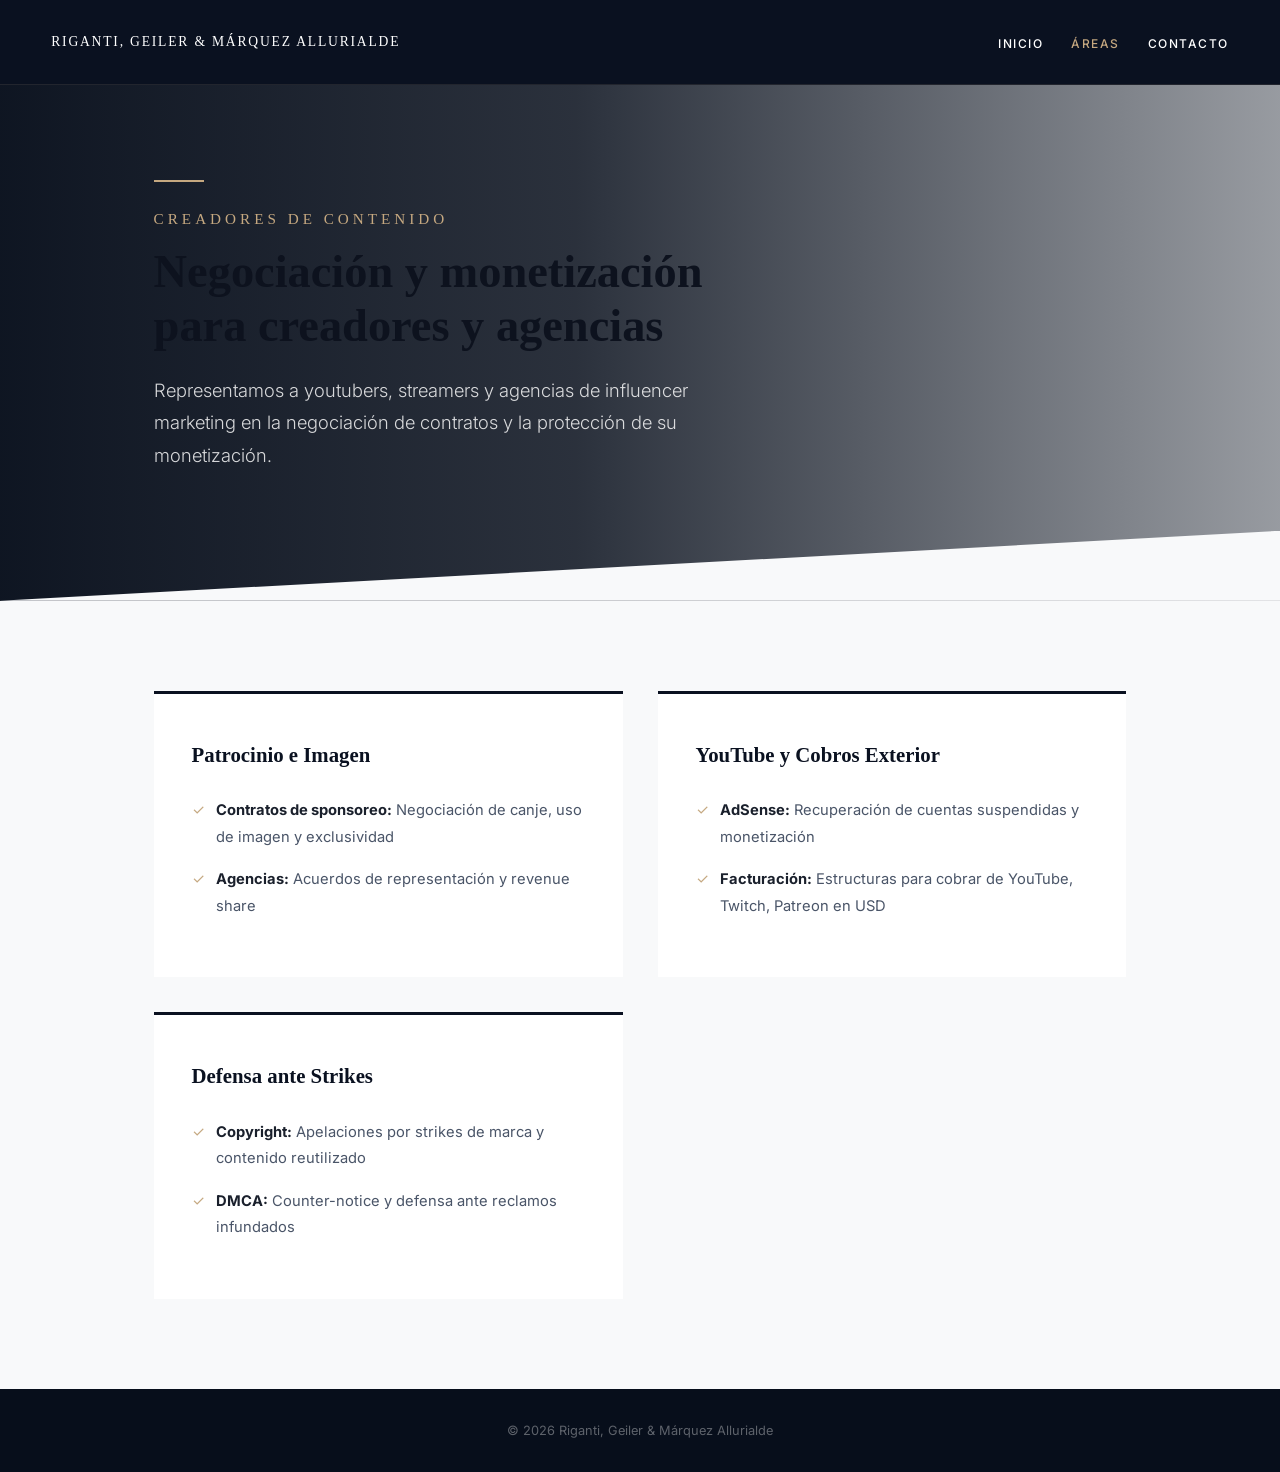
==== creadores.html @ 98f89481 "Create creadores.html" ====
<!DOCTYPE html>
<html lang="es">
<head>
    <meta charset="UTF-8">
    <meta name="viewport" content="width=device-width, initial-scale=1.0">
    <title>Creadores de Contenido | Riganti, Geiler & Márquez Allurialde</title>
    <link rel="stylesheet" href="style.css">
    <style>
        :root{--color-primario:#070e1b;--color-secundario:#c5a880;--fuente-titulos:'Times New Roman', serif;--fuente-cuerpo:'Inter', sans-serif;}
        body{margin:0; background:#f8f9fa; font-family: var(--fuente-cuerpo);}
        .hero-interno-premium{padding: 180px 12% 130px 12%; background: linear-gradient(90deg, rgba(7,14,27,0.97) 0%, rgba(7,14,27,0.85) 45%, rgba(7,14,27,0.4) 100%), url('creadores-imagen.jpg'); background-size: cover; background-position: center; color: #fff; position: relative;}
        .hero-interno-premium::after{content:""; position:absolute; bottom:0; left:0; width:100%; height:70px; background:#f8f9fa; clip-path: polygon(0 100%, 100% 0, 100% 100%, 0 100%);}
        .linea-dorada{width:50px; height:2px; background:var(--color-secundario); margin-bottom:28px}
        .hero-interno-premium h1{font-family:var(--fuente-titulos); font-size:2.9rem; max-width:650px; margin:0; line-height:1.15}
        .hero-interno-premium h1 span{color:var(--color-secundario); display:block; font-size:0.95rem; letter-spacing:4px; margin-bottom:18px; text-transform:uppercase; font-weight:300}
        .hero-interno-premium p{font-size:1.15rem; color:rgba(255,255,255,0.82); max-width:620px; line-height:1.75; font-weight:300; margin-top:22px}
        .contenedor-subareas{padding:90px 12%; display:grid; grid-template-columns:repeat(auto-fit, minmax(320px, 1fr)); gap:35px}
        .tarjeta-subarea{background:#fff; padding:42px 38px; border-top:3px solid #0a1120}
        .tarjeta-subarea h3{font-family:var(--fuente-titulos); color:#0a1120; font-size:1.3rem; margin-bottom:24px}
        .tarjeta-subarea ul{list-style:none; padding:0; margin:0}
        .tarjeta-subarea ul li{font-size:0.92rem; color:#4a5568; margin-bottom:16px; padding-left:24px; position:relative}
        .tarjeta-subarea ul li::before{content:"✓"; position:absolute; left:0; color:var(--color-secundario)}
        .tarjeta-subarea ul li strong{color:#1a202c}
    </style>
</head>
<body>
<header style="position:fixed; top:0; left:0; width:100%; height:85px; padding:0 4%; background:#0a1120; display:flex; justify-content:space-between; align-items:center; z-index:1000;">
    <a href="index.html" style="text-decoration:none; color:#fff; font-family:'Times New Roman', serif; font-size:0.85rem; letter-spacing:1.8px;">RIGANTI, GEILER & MÁRQUEZ ALLURIALDE</a>
    <nav><ul style="display:flex; list-style:none; gap:28px; margin:0; padding:0">
        <li><a href="index.html#inicio" style="color:#fff; text-decoration:none; font-size:0.75rem;">INICIO</a></li>
        <li><a href="index.html#practicas" style="color:#c5a880; text-decoration:none; font-size:0.75rem;">ÁREAS</a></li>
        <li><a href="index.html#contacto" style="color:#fff; text-decoration:none; font-size:0.75rem;">CONTACTO</a></li>
    </ul></nav>
</header>
<main>
    <section class="hero-interno-premium">
        <div class="linea-dorada"></div>
        <h1><span>Creadores de Contenido</span>Negociación y monetización para creadores y agencias</h1>
        <p>Representamos a youtubers, streamers y agencias de influencer marketing en la negociación de contratos y la protección de su monetización.</p>
    </section>
    <section class="contenedor-subareas">
        <div class="tarjeta-subarea">
            <h3>Patrocinio e Imagen</h3>
            <ul>
                <li><strong>Contratos de sponsoreo:</strong> Negociación de canje, uso de imagen y exclusividad</li>
                <li><strong>Agencias:</strong> Acuerdos de representación y revenue share</li>
            </ul>
        </div>
        <div class="tarjeta-subarea">
            <h3>YouTube y Cobros Exterior</h3>
            <ul>
                <li><strong>AdSense:</strong> Recuperación de cuentas suspendidas y monetización</li>
                <li><strong>Facturación:</strong> Estructuras para cobrar de YouTube, Twitch, Patreon en USD</li>
            </ul>
        </div>
        <div class="tarjeta-subarea">
            <h3>Defensa ante Strikes</h3>
            <ul>
                <li><strong>Copyright:</strong> Apelaciones por strikes de marca y contenido reutilizado</li>
                <li><strong>DMCA:</strong> Counter-notice y defensa ante reclamos infundados</li>
            </ul>
        </div>
    </section>
</main>
<footer style="background:#070e1b; padding:30px 12%; text-align:center; color:rgba(255,255,255,0.35); font-size:0.8rem;">© 2026 Riganti, Geiler & Márquez Allurialde</footer>
</body>
</html>
---- style.css ----
@import url('https://fonts.googleapis.com/css2?family=Playfair+Display:wght@300;400;500;600&family=Inter:wght@300;400;500;600&family=Lora:wght@300;400&display=swap');
:root{--navy:#0D121E;--dorado:#C8B090;--texto:#2C3E50;--fondo:#F8F9FB;--blanco:#fff}
*{margin:0;padding:0;box-sizing:border-box;scroll-behavior:smooth}
body{font-family:'Inter',sans-serif;color:var(--texto);background:var(--blanco);line-height:1.8;-webkit-font-smoothing:antialiased} 
h1,h2,h3{font-family:'Playfair Display',serif;color:var(--navy)}
header{position:fixed;top:0;left:0;width:100%;z-index:1000;padding:22px 8%;display:flex;justify-content:space-between;align-items:center;background:rgba(13,18,30,0.96);backdrop-filter:blur(12px);border-bottom:1px solid rgba(200,176,144,0.12);transition:all.3s}
header.scrolled{padding:15px 8%;background:rgba(13,18,30,0.99)}

/* LOGO 15PX */
.marca-estudio{display:flex;align-items:center;gap:16px;text-decoration:none}
.marca-estudio img{height:48px;width:auto}
.nombre-estudio{display:flex;flex-direction:column;gap:2px;line-height:1}
.apellido-principal{color:#fff;font-size:15px;letter-spacing:.16em;display:block;font-weight:500;text-transform:uppercase;font-family:'Playfair Display',serif;line-height:1.1}
.apellido-secundario{color:var(--dorado);font-size:15px;letter-spacing:.12em;display:block;margin-top:0!important;text-transform:uppercase;font-family:'Playfair Display',serif;font-weight:300;line-height:1.1;opacity:0.95}
.apellido-secundario i{font-size:.9em;position:relative;top:0px;margin-right:4px;font-style:normal}

nav ul{display:flex;list-style:none;gap:38px;align-items:center}
nav a{color:rgba(255,255,255,.85);font-size:13px;letter-spacing:1.5px;text-transform:uppercase;font-weight:500;text-decoration:none;position:relative}
nav a:hover{color:var(--dorado)}
.btn-nav{border:1px solid var(--dorado);padding:9px 20px;background:rgba(200,176,144,.1);border-radius:2px}

.hero-principal{min-height:100vh;display:flex;align-items:center;padding:0 12%;position:relative;overflow:hidden;background:var(--navy)}
.hero-video{position:absolute;top:0;left:0;width:100%;height:100%;object-fit:cover;z-index:1}

/* OVERLAY TAPADO - FIX 2 */
.hero-overlay{position:absolute;inset:0;background: linear-gradient(90deg, rgba(13,18,30,0.96) 0%, rgba(13,18,30,0.78) 45%, rgba(13,18,30,0.35) 100%);z-index:2}

/* DIAGONAL CON ÁNGULO DE VERDAD - FIX 1 */
.hero-principal::after{content:"";position:absolute;bottom:-1px;left:0;width:100%;height:180px;background:var(--blanco);clip-path: polygon(0 45%, 100% 100%, 100% 100%, 0 100%);z-index:4}
.hero-principal::before{content:"";position:absolute;bottom:178px;left:0;width:100%;height:2.5px;background:#C8B090!important;transform: skewY(3.8deg);transform-origin:left;z-index:10;opacity:1;box-shadow:0 0 12px rgba(200,176,144,0.5)}

/* HERO CONTENIDO - FIX 3 Y 4 */
.hero-contenedor-texto{position:relative;z-index:3;max-width:680px;padding-top:0!important;margin-top:-40px;transform:translateY(-2vh)}
.hero-contenedor-texto h1{font-size:54px;line-height:1.12;color:var(--blanco);font-weight:400;margin-bottom:36px;max-width:520px}
.btn-premium-final{display:inline-block;border:1.5px solid var(--dorado);color:#fff;padding:22px 48px;font-size:12px;letter-spacing:3.2px;text-transform:uppercase;font-family:'Playfair Display',serif!important;font-weight:500!important;transition:all.3s;text-decoration:none;background:rgba(200,176,144,0.08)}
.btn-premium-final:hover{background:var(--dorado);color:var(--navy);transform:translateY(-2px);box-shadow:0 10px 30px rgba(200,176,144,0.2)}

section{padding:110px 12%}
.encabezado-seccion{text-align:center;max-width:780px;margin:0 auto 80px auto}
.encabezado-seccion h2{font-size:40px;margin-bottom:14px}
.linea-decorativa{width:60px;height:2px;background:var(--dorado);margin:0 auto 20px auto}
.encabezado-seccion p{color:var(--texto);opacity:.85}
.contenedor-estudio{display:grid;grid-template-columns:1.1fr 0.9fr;gap:80px}
.texto-estudio p{font-weight:300;font-size:16px;margin-bottom:26px;line-height:1.9;color:var(--texto)}
.texto-estudio p:first-child{font-family:'Lora',serif;font-size:1.65rem;font-weight:300;line-height:1.35;color:var(--navy);margin-bottom:42px}
.tarjeta-valor{border-left:1px solid var(--dorado);padding-left:22px;margin-bottom:38px}
.tarjeta-valor h4{font-family:'Inter',sans-serif;font-size:12px;letter-spacing:1.2px;text-transform:uppercase;color:var(--navy);margin-bottom:8px;font-weight:600}
.tarjeta-valor p{font-size:14.5px;line-height:1.7}
#practicas{background:var(--fondo)}
.grid-corporativo{display:grid;grid-template-columns:repeat(3,1fr);gap:28px}
.tarjeta-corporativa{background:#F9F7F4;border:none;border-top:1px solid rgba(200,176,144,.4);box-shadow:0 10px 40px rgba(13,18,30,.04);padding:36px;opacity:0;transform:translateY(28px);transition:all.8s ease,transform.4s ease,box-shadow.4s ease}
.tarjeta-corporativa.visible{opacity:1;transform:translateY(0)}
.tarjeta-corporativa:hover{transform:translateY(-5px);box-shadow:0 20px 50px rgba(13,18,30,.08)}
.tarjeta-corporativa:hover h3 a{color:var(--dorado)}
.tarjeta-corporativa h3 a{font-size:17px;color:var(--navy);text-decoration:none;transition:color.3s}
.tarjeta-corporativa p{font-size:14px;margin:14px 0 18px 0;line-height:1.7}
.tarjeta-corporativa ul{list-style:none}
.tarjeta-corporativa li{position:relative;padding-left:18px;font-size:13px;margin-bottom:10px;line-height:1.5}
.tarjeta-corporativa li::before{content:"";position:absolute;left:0;top:7px;width:4px;height:4px;background:var(--dorado)}
.tarjeta-corporativa li span{display:none}
.tarjeta-corporativa.destacada{background:var(--navy);grid-column:span 3;text-align:center;padding:60px}
.tarjeta-corporativa.destacada h3 a,.tarjeta-corporativa.destacada p{color:#fff!important}
.tarjeta-corporativa.destacada ul li{color:rgba(255,255,255,.6)!important;justify-content:center;padding-left:0}
.tarjeta-corporativa.destacada ul li::before{display:none}
/* === PROTOCOLO DE VINCULACION - PAUTAS === */
.seccion-faq{
  background: var(--fondo);
  border-top: 1px solid rgba(13,18,30,.04);
}
.contenedor-faq{
  max-width: 820px;
  margin: 0 auto;
}
.acordeon-premium{
  display: flex;
  flex-direction: column;
  gap: 12px;
}
.acordeon-premium details{
  background: #fff;
  border: 1px solid rgba(13,18,30,.08);
  border-left: 3px solid transparent;
  transition: all.3s ease;
  overflow: hidden;
}
.acordeon-premium details[open]{
  border-left-color: var(--dorado);
  box-shadow: 0 8px 30px rgba(13,18,30,.05);
}
.acordeon-premium summary{
  padding: 22px 28px;
  cursor: pointer;
  list-style: none;
  display: flex;
  justify-content: space-between;
  align-items: center;
  color: var(--navy);
  font-weight: 500;
  font-family: 'Playfair Display', serif;
  font-size: 16px;
  letter-spacing:.2px;
}
.acordeon-premium summary::-webkit-details-marker{
  display: none;
}
.acordeon-premium summary::after{
  content: "+";
  color: var(--dorado);
  font-size: 22px;
  font-weight: 300;
  transition: transform.35s ease;
  font-family: 'Inter', sans-serif;
  margin-left: 20px;
}
.acordeon-premium details[open] summary::after{
  transform: rotate(45deg);
}
.acordeon-premium details div{
  padding: 0 28px 28px 28px;
  font-size: 14.5px;
  line-height: 1.8;
  font-weight: 300;
  color: var(--texto);
}
/* === CIERRE PREMIUM FINAL - CORREGIDO === */
.seccion-cierre-premium{
  position: relative;
  overflow: hidden;
  background: #0D121E;
  text-align: center;
  padding: 120px 12%;
  isolation: isolate;
}
.seccion-cierre-premium::before{
  content: "";
  position: absolute;
  inset: 0;
  background-image: url('boceto.webp');
  background-size: cover;
  background-position: center 35%;
  opacity: 0.35;
  z-index: 1;
}
.seccion-cierre-premium::after{
  content: "";
  position: absolute;
  inset: 0;
  background: radial-gradient(circle at 50% 50%, rgba(200,176,144,.18) 0%, transparent 70%);
  z-index: 1;
}
.contenido-cierre{
  position: relative;
  z-index: 3;
  max-width: 700px;
  margin: 0 auto;
}
.subtitulo-cierre{
  color: var(--dorado);
  letter-spacing: 3.5px;
  font-size: 11px;
  text-transform: uppercase;
  display: block;
  margin-bottom: 18px;
}
.seccion-cierre-premium h2{
  color: #fff;
  font-size: 50px;
  margin-bottom: 20px;
}
.seccion-cierre-premium p{
  color: rgba(255,255,255,.6);
  margin-bottom: 35px;
  font-size: 16px;
  font-weight: 300;
}

.subtitulo-cierre{color:var(--dorado);letter-spacing:3.5px;font-size:11px;text-transform:uppercase;display:block;margin-bottom:18px}
.seccion-cierre-premium h2{color:#fff;font-size:50px;margin-bottom:20px}
.seccion-cierre-premium p{color:rgba(255,255,255,.6);margin-bottom:35px;font-size:16px;font-weight:300}
.btn-premium-borde{border:1px solid rgba(255,255,255,.35);color:#fff;padding:16px 40px;letter-spacing:2.5px;font-size:11px;text-transform:uppercase;text-decoration:none;transition:.4s;display:inline-block}
.btn-premium-borde:hover{background:var(--dorado);border-color:var(--dorado);color:var(--navy)}
/* === FIX DEFINITIVO FORMULARIO - REEMPLAZA TODO === */
.contenedor-contacto{
  display:grid !important;
  grid-template-columns: 1fr 1.3fr !important;
  gap:80px !important;
}

.formulario-contacto{
  display:grid !important;
  grid-template-columns: 1fr 1fr !important;
  gap: 50px 32px !important;
}
.campo-ancho{grid-column: span 2 !important;}

.campo-flotante{
  position:relative !important;
  display:block !important;
  width:100% !important;
}
.campo-flotante input,
.campo-flotante textarea{
  -webkit-appearance:none !important;
  appearance:none !important;
  display:block !important;
  width:100% !important;
  height:auto !important;
  border:0 !important;
  border-bottom:1.5px solid #C8B090 !important;
  background:transparent !important;
  padding: 18px 0 12px 0 !important;
  margin:0 !important;
  font-family:'Inter', sans-serif !important;
  font-size:15px !important;
  color:#0D121E !important;
  border-radius:0 !important;
  box-shadow:none !important;
}
.campo-flotante textarea{
  min-height:130px !important;
  resize:none !important;
}

.campo-flotante label{
  position:absolute !important;
  left:0 !important;
  top:18px !important;
  color:#a0aec0 !important;
  font-size:14px !important;
  pointer-events:none !important;
  transition:all .3s ease !important;
  background:transparent !important;
  width:auto !important;
}

.campo-flotante input:focus + label,
.campo-flotante input:not(:placeholder-shown) + label,
.campo-flotante textarea:focus + label,
.campo-flotante textarea:not(:placeholder-shown) + label{
  top:-12px !important;
  font-size:10px !important;
  letter-spacing:2px !important;
  text-transform:uppercase !important;
  color:#C8B090 !important;
}

.campo-flotante input:focus,
.campo-flotante textarea:focus{
  border-bottom-color:#0D121E !important;
  outline:none !important;
}

.boton-enviar{
  grid-column: span 2 !important;
  background:transparent !important;
  border:1.5px solid #C8B090 !important;
  color:#0D121E !important;
  padding:22px 40px !important;
  letter-spacing:3px !important;
  text-transform:uppercase !important;
  font-size:12px !important;
  font-family:'Playfair Display', serif !important;
  cursor:pointer !important;
  transition: all .3s ease !important;
  width:100% !important;
}
.boton-enviar:hover{
  background:#0D121E !important;
  color:#C8B090 !important;
  transform: translateY(-2px) !important;
}
.footer-premium{background:var(--navy);padding:90px 12% 40px 12%;border-top:1px solid rgba(200,176,144,.15)}
.bloques-footer-fijo{display:grid;grid-template-columns:1.2fr 1fr 1fr;gap:70px;margin-bottom:60px}
.columna-footer-fija h4{color:var(--dorado);font-size:11px;letter-spacing:2.8px;text-transform:uppercase;margin-bottom:28px;font-family:'Inter',sans-serif;font-weight:500}
.columna-footer-fija p{color:rgba(255,255,255,.55);font-size:14px;line-height:1.8;font-weight:300}
.columna-footer-fija ul{list-style:none}
.columna-footer-fija li{margin-bottom:12px}
.columna-footer-fija a{color:rgba(255,255,255,.55);text-decoration:none;font-size:14px}
.columna-footer-fija a:hover{color:#fff}
.copyright-premium{border-top:1px solid rgba(255,255,255,.07);padding-top:26px;text-align:center}
.copyright-premium p{color:rgba(255,255,255,.35);font-size:12px}
.barra-flotante-contacto{position:fixed;right:0;top:50%;transform:translateY(-50%);z-index:9999;display:flex;flex-direction:column;gap:1px}
.item-flotante{display:flex;align-items:center;justify-content:flex-end;background:var(--navy);color:#fff;height:52px;min-width:52px;border-left:2px solid var(--dorado);padding:0 16px;text-decoration:none;transition:all.35s}
.item-flotante span{font-size:10px;letter-spacing:2px;max-width:0;opacity:0;overflow:hidden;white-space:nowrap;transition:all.35s}
.item-flotante:hover{background:var(--dorado);color:var(--navy)}
.item-flotante:hover span{max-width:120px;opacity:1;padding-right:12px}
@media(max-width:1024px){.contenedor-estudio,.contenedor-contacto,.bloques-footer-fijo{grid-template-columns:1fr}.grid-corporativo{grid-template-columns:1fr 1fr}.tarjeta-corporativa.destacada{grid-column:span 2}}
@media(max-width:640px){.grid-corporativo{grid-template-columns:1fr}.tarjeta-corporativa.destacada{grid-column:span 1}section{padding:80px 6%}.barra-flotante-contacto{display:none}header{padding:15px 6%}nav ul{gap:18px}.hero-contenedor-texto h1{font-size:38px;max-width:100%}.hero-contenedor-texto{margin-top:0;transform:none;padding-top:18vh!important}.hero-principal::after{height:120px;clip-path:polygon(0 75%,100% 100%,100% 100%,0 100%)}.hero-principal::before{bottom:118px}}
/* PARCHE QUIRURGICO - 3 ERRORES */
.campo-flotante textarea{
  resize: none !important;
}
.campo-flotante textarea::-webkit-resizer{
  display:none !important;
}

/* Quitar doble linea */
.formulario-contacto .campo-flotante{
  border:none !important;
  outline:none !important;
}

/* Botón alineado y con aire */
.boton-enviar{
  margin-top: 16px !important;
  margin-left:0 !important;
  display:block !important;
  width:100% !important;
  max-width:100% !important;
  box-sizing:border-box !important;
}

/* FIX ETIQUETAS - que empiecen abajo y suban solo al escribir */
.campo-flotante label{
  top: 22px !important;
  left:0 !important;
  transform: none !important;
}
.campo-flotante input:placeholder-shown + label,
.campo-flotante textarea:placeholder-shown + label{
  top: 22px !important;
  font-size:14px !important;
  letter-spacing:0 !important;
  text-transform:none !important;
  color:#a0aec0 !important;
}
.campo-flotante textarea{
  min-height: 120px !important;
}
.bloque-dato label{ margin-bottom:10px !important; }
.bloque-dato p{ line-height:1.6 !important; }
.barra-flotante-contacto{
  right: 12px !important;
  border-radius: 8px !important;
  overflow: hidden !important;
}
.bloque-dato{margin-bottom:28px !important;}
/* ELIMINA DOBLE TRAZO DEFINITIVO */
.campo-flotante textarea{
  border: 0 !important;
  border-bottom: 1.5px solid #C8B090 !important;
  border-radius: 0 !important;
  outline: none !important;
  box-shadow: none !important;
  background: transparent !important;
}

/* Quita el borde fantasma del navegador */
.campo-flotante textarea:focus{
  border: 0 !important;
  border-bottom: 1.5px solid #0D121E !important;
}
/* FIX UNIFICADO - MATA DOBLE LINEA 100% */
.input-premium-linea,
.input-premium-linea-area,
.campo-flotante,
.campo-flotante textarea,
.campo-flotante input{
  border: none !important;
  border-bottom: 1.5px solid #C8B090 !important;
  box-shadow: none !important;
  outline: none !important;
  background: transparent !important;
  border-radius: 0 !important;
}

/* Contenedor sin bordes */
div.campo-flotante,
div.input-premium-linea,
div.input-premium-linea-area{
  border: none !important;
  border-bottom: 1.5px solid #C8B090 !important;
}

/* Focus solo cambia color */
.input-premium-linea:focus,
.input-premium-linea-area:focus,
.campo-flotante input:focus,
.campo-flotante textarea:focus{
  border: none !important;
  border-bottom: 1.5px solid #0D121E !important;
}
/* MATA LINEA FANTASMA DEL FORM */
form,
form > div,
form > div > div{
  border: none !important;
  border-top: none !important;
  box-shadow: none !important;
}

/* Solo los inputs tienen línea, nada más */
form *{
  border-top: none !important;
  border-left: none !important;
  border-right: none !important;
}

/* La única línea permitida */
form input,
form textarea{
  border: none !important;
  border-bottom: 1.5px solid #C8B090 !important;
  border-radius: 0 !important;
  box-shadow: none !important;
}

/* Elimina cualquier hr o separador que meta el tema */
form hr,
form .divisor,
form .separador{
  display: none !important;
}
/* AJUSTE FINAL ALTURA CONSULTA */
.campo-flotante textarea,
.input-premium-linea-area,
textarea.input-premium-linea{
  min-height: 90px !important;
  padding-bottom: 12px !important;
}
/* UNIFICACION ABSOLUTA TEXTAREA - 1 SOLO TRAZO */
.campo-flotante:has(textarea),
.input-premium-linea-area,
div:has(> textarea){
  height: 90px !important;
  min-height: 90px !important;
  border: none !important;
  border-bottom: 1.5px solid #C8B090 !important;
  padding: 0 !important;
  margin-bottom: 32px !important;
  overflow: hidden !important;
}

.campo-flotante textarea,
.input-premium-linea-area textarea,
textarea.input-premium-linea,
textarea{
  height: 90px !important;
  min-height: 90px !important;
  max-height: 90px !important;
  border: none !important;
  box-shadow: none !important;
  outline: none !important;
  background: transparent !important;
  resize: none !important;
  padding: 10px 0 0 0 !important;
  line-height: 1.2 !important;
}
/* SUBIR LINEA DE CONSULTA */
textarea{
  min-height: 90px !important;
  height: 90px !important;
  margin-bottom: 0 !important;
}
/* FIX DEFINITIVO - LINEA PEGADA */
textarea,
.campo-flotante textarea,
.input-premium-linea,
.input-premium-linea-area {
  min-height: 70px !important;
  height: 70px !important;
  max-height: 70px !important;
  padding-bottom: 8px !important;
}
/* 4 INPUTS IDENTICOS - 1 SOLA LINEA CADA UNO */
input[type="text"],
input[type="email"],
textarea{
  display: block !important;
  width: 100% !important;
  border: none !important;
  border-bottom: 1.5px solid #C9B896 !important;
  border-radius: 0 !important;
  box-shadow: none !important;
  outline: none !important;
  background: transparent !important;
  padding: 8px 0 !important;
}

input[type="text"],
input[type="email"]{
  height: 42px !important;
}

textarea{
  height: 110px !important;
  min-height: 110px !important;
  resize: none !important;
  margin-bottom: 40px !important;
}
/* LINEA DORADA PARA CONSULTA - PEGADA */
textarea{
  border-bottom: 1.5px solid #C9B896 !important;
  min-height: 80px !important;
  height: 80px !important;
  margin-bottom: 35px !important;
}
/* VERSIÓN FINAL - PEGAR ESTE SOLO AL FINAL */
@media (max-width: 768px) {
    header {
        padding: 12px 6% !important;
        flex-direction: row !important;
        justify-content: space-between !important;
    }
    header img{ max-width: 130px !important; }
    .hero-contenedor-texto {
        margin: 0 6% !important;
        padding-top: 14vh !important;
    }
    .hero-contenedor-texto h1 { font-size: 1.9rem !important; line-height: 1.2 !important; }
    .btn-premium-final { width: 100% !important; padding: 16px 0 !important; }
    #estudio { padding: 60px 6% !important; }
    #estudio p { font-size: 1.05rem !important; }
    #estudio div[style*="display: grid"]{ grid-template-columns: 1fr !important; gap: 28px !important; }
    .seccion-practicas-premium { padding: 60px 6% !important; }
    .grilla-practicas-premium { grid-template-columns: 1fr !important; gap: 18px !important; }
    .tarjeta-practica-premium { padding: 26px 20px !important; }
    #contacto, .seccion-protocolo-premium { padding: 60px 6% !important; }
    .fila-inputs-doble { flex-direction: column !important; gap: 0 !important; width: 100% !important; }
    .caja-input-lineal { margin-bottom: 28px !important; width: 100% !important; }
    textarea{ height: 85px !important; min-height: 85px !important; }
    .btn-formulario-final { width: 100% !important; padding: 18px 0 !important; }
}
/* FIX CRÍTICO 320px - HEADER Y BOTÓN */
@media (max-width: 768px){
  header nav,
  header ul,
  .nav-links{
    display: none !important;
  }
  
  /* Botón hamburguesa visible */
  .hamburger, .menu-toggle, .icon-menu{
    display: block !important;
  }

  header{
    display: flex !important;
    flex-direction: row !important;
    justify-content: space-between !important;
    align-items: center !important;
    padding: 12px 5% !important;
  }
  header img{
    max-width: 150px !important;
  }

  /* Hero - que no se corte el botón */
  .hero-contenedor-texto{
    padding-top: 8vh !important;
    padding-bottom: 30px !important;
  }
  .btn-premium-final{
    position: relative !important;
    z-index: 2 !important;
    margin-top: 20px !important;
  }
}
@media (max-width: 768px){
  #contacto{
    display: block !important;
    padding: 60px 6% !important;
    overflow: visible !important;
  }
  #contacto > div, #contacto > section, #contacto > form,
  #contacto div[style*="grid"], #contacto div[style*="flex"]{
    display: block !important;
    width: 100% !important;
    grid-template-columns: 1fr !important;
    transform: none !important;
    margin-left: 0 !important;
  }
  /* El form en sí */
  #contacto form, .seccion-protocolo-premium form{
    display: block !important;
    width: 100% !important;
    min-width: 100% !important;
    opacity: 1 !important;
    visibility: visible !important;
    margin-top: 40px !important;
  }
}
/* FIX HERO - A PISADA Y DIAGONAL */
@media (max-width: 768px){
  .hero-contenedor-texto{
    padding-bottom: 100px !important; /* le damos aire para que la diagonal baje */
  }

  .btn-premium-final{
    width: fit-content !important; /* que no sea 100% ancho así no se aplasta la A */
    min-width: 220px !important;
    padding: 16px 32px !important;
    margin-top: 35px !important;
    margin-left: 0 !important;
    margin-right: auto !important;
    display: inline-flex !important;
    justify-content: center !important;
    align-items: center !important;
    line-height: 1 !important;
    letter-spacing: 2px !important;
    box-sizing: border-box !important;
    position: relative !important;
    z-index: 2 !important;
  }

  /* Baja la diagonal para que no pise el botón */
  .hero-diagonal, .diagonal-dorada, div[style*="clip-path"], 
  div[style*="transform: rotate"]{
    margin-top: 30px !important;
    bottom: -20px !important;
  }
}
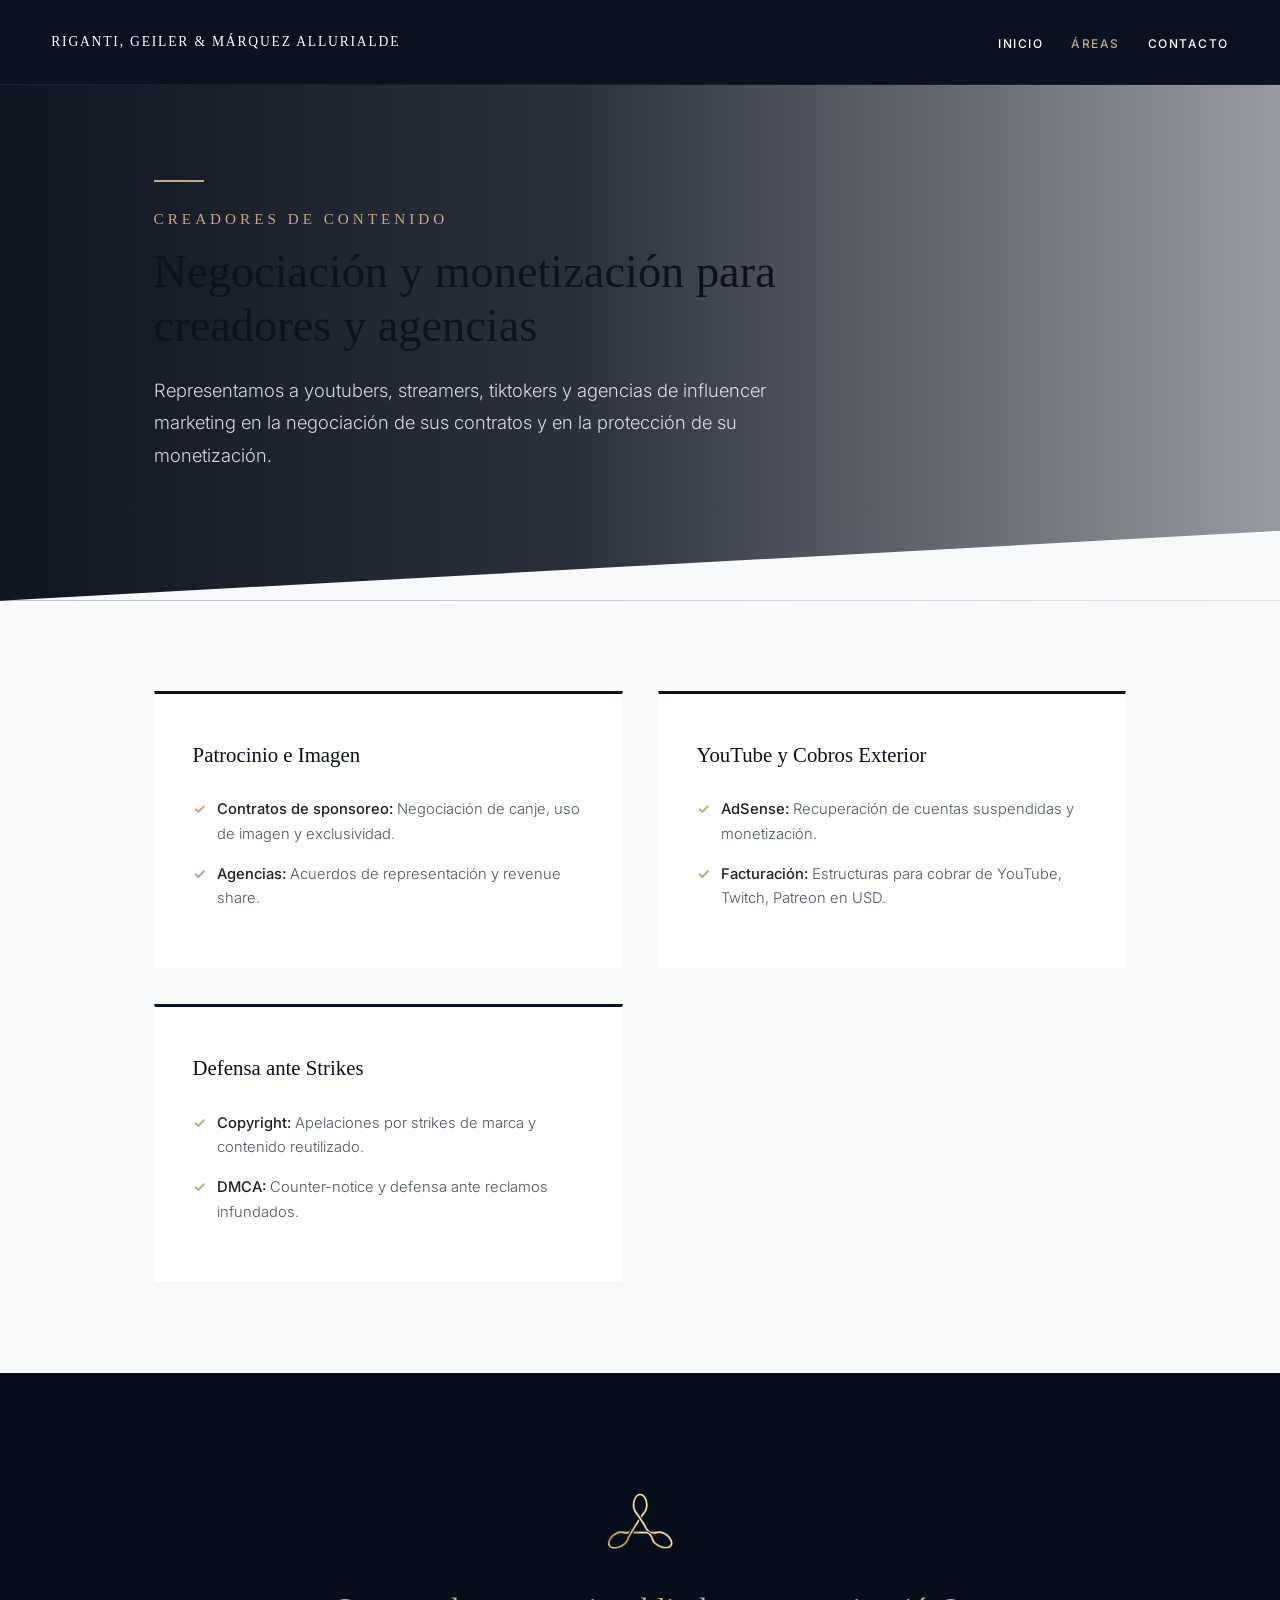
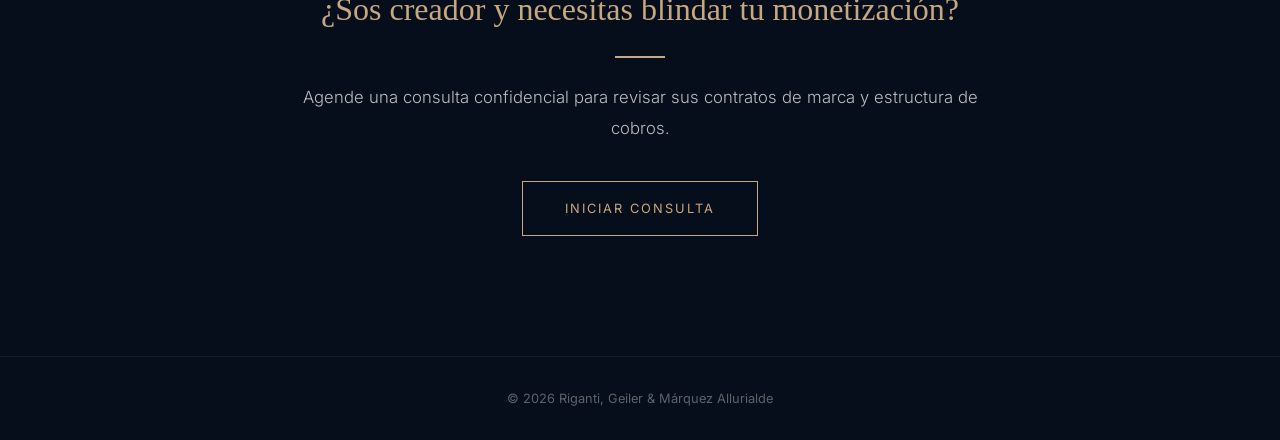
==== commit 9ee9bc75: "Update creadores.html" ====
--- a/creadores.html
+++ b/creadores.html
@@ -1,67 +1,56 @@
 <!DOCTYPE html>
 <html lang="es">
 <head>
-    <meta charset="UTF-8">
-    <meta name="viewport" content="width=device-width, initial-scale=1.0">
+    <meta charset="UTF-8"><meta name="viewport" content="width=device-width, initial-scale=1.0">
     <title>Creadores de Contenido | Riganti, Geiler & Márquez Allurialde</title>
     <link rel="stylesheet" href="style.css">
     <style>
         :root{--color-primario:#070e1b;--color-secundario:#c5a880;--fuente-titulos:'Times New Roman', serif;--fuente-cuerpo:'Inter', sans-serif;}
-        body{margin:0; background:#f8f9fa; font-family: var(--fuente-cuerpo);}
-        .hero-interno-premium{padding: 180px 12% 130px 12%; background: linear-gradient(90deg, rgba(7,14,27,0.97) 0%, rgba(7,14,27,0.85) 45%, rgba(7,14,27,0.4) 100%), url('creadores-imagen.jpg'); background-size: cover; background-position: center; color: #fff; position: relative;}
+        body{margin:0; background:#f8f9fa; font-family:var(--fuente-cuerpo);}
+        .hero-interno-premium{position:relative; padding:180px 12% 130px 12%; background: linear-gradient(90deg, rgba(7,14,27,0.97) 0%, rgba(7,14,27,0.85) 45%, rgba(7,14,27,0.4) 100%), url('creadores-imagen.jpg'); background-size:cover; background-position:center; color:#fff; overflow:hidden;}
         .hero-interno-premium::after{content:""; position:absolute; bottom:0; left:0; width:100%; height:70px; background:#f8f9fa; clip-path: polygon(0 100%, 100% 0, 100% 100%, 0 100%);}
         .linea-dorada{width:50px; height:2px; background:var(--color-secundario); margin-bottom:28px}
-        .hero-interno-premium h1{font-family:var(--fuente-titulos); font-size:2.9rem; max-width:650px; margin:0; line-height:1.15}
+        .hero-interno-premium h1{font-family:var(--fuente-titulos); font-size:2.9rem; max-width:650px; margin:0; line-height:1.15; font-weight:500}
         .hero-interno-premium h1 span{color:var(--color-secundario); display:block; font-size:0.95rem; letter-spacing:4px; margin-bottom:18px; text-transform:uppercase; font-weight:300}
         .hero-interno-premium p{font-size:1.15rem; color:rgba(255,255,255,0.82); max-width:620px; line-height:1.75; font-weight:300; margin-top:22px}
-        .contenedor-subareas{padding:90px 12%; display:grid; grid-template-columns:repeat(auto-fit, minmax(320px, 1fr)); gap:35px}
-        .tarjeta-subarea{background:#fff; padding:42px 38px; border-top:3px solid #0a1120}
-        .tarjeta-subarea h3{font-family:var(--fuente-titulos); color:#0a1120; font-size:1.3rem; margin-bottom:24px}
+        .contenedor-subareas{padding:90px 12%; background:#f8f9fa; display:grid; grid-template-columns:repeat(auto-fit, minmax(320px, 1fr)); gap:35px}
+        .tarjeta-subarea{background:#ffffff; padding:42px 38px; border:1px solid rgba(0,0,0,0.03); border-top:3px solid #0a1120; transition:all 0.3s ease}
+        .tarjeta-subarea:hover{transform:translateY(-6px); box-shadow:0 20px 40px rgba(0,0,0,0.07)}
+        .tarjeta-subarea h3{font-family:var(--fuente-titulos); color:#0a1120; font-size:1.3rem; margin-bottom:24px; font-weight:500}
         .tarjeta-subarea ul{list-style:none; padding:0; margin:0}
-        .tarjeta-subarea ul li{font-size:0.92rem; color:#4a5568; margin-bottom:16px; padding-left:24px; position:relative}
-        .tarjeta-subarea ul li::before{content:"✓"; position:absolute; left:0; color:var(--color-secundario)}
-        .tarjeta-subarea ul li strong{color:#1a202c}
+        .tarjeta-subarea ul li{font-size:0.92rem; color:#4a5568; margin-bottom:16px; line-height:1.65; position:relative; padding-left:24px; font-weight:300}
+        .tarjeta-subarea ul li::before{content:"✓"; position:absolute; left:0; color:var(--color-secundario); font-weight:bold}
+        .tarjeta-subarea ul li strong{color:#1a202c; font-weight:500}
+        .cta-final{position:relative; padding:120px 12%; background:#070e1b; text-align:center; display:flex; justify-content:center; align-items:center}
+        @media (max-width:768px){.hero-interno-premium{padding:140px 6% 110px 6%}.hero-interno-premium h1{font-size:2.1rem}.contenedor-subareas{padding:60px 6%; grid-template-columns:1fr}}
     </style>
 </head>
 <body>
-<header style="position:fixed; top:0; left:0; width:100%; height:85px; padding:0 4%; background:#0a1120; display:flex; justify-content:space-between; align-items:center; z-index:1000;">
+<header style="position:fixed; top:0; left:0; width:100%; height:85px; padding:0 4%; background:#0a1120; display:flex; justify-content:space-between; align-items:center; z-index:1000; border-bottom:1px solid rgba(255,255,255,0.06);">
     <a href="index.html" style="text-decoration:none; color:#fff; font-family:'Times New Roman', serif; font-size:0.85rem; letter-spacing:1.8px;">RIGANTI, GEILER & MÁRQUEZ ALLURIALDE</a>
-    <nav><ul style="display:flex; list-style:none; gap:28px; margin:0; padding:0">
-        <li><a href="index.html#inicio" style="color:#fff; text-decoration:none; font-size:0.75rem;">INICIO</a></li>
-        <li><a href="index.html#practicas" style="color:#c5a880; text-decoration:none; font-size:0.75rem;">ÁREAS</a></li>
-        <li><a href="index.html#contacto" style="color:#fff; text-decoration:none; font-size:0.75rem;">CONTACTO</a></li>
-    </ul></nav>
+    <nav><ul style="display:flex; list-style:none; gap:28px; margin:0; padding:0"><li><a href="index.html#inicio" style="color:#fff; text-decoration:none; font-size:0.75rem; letter-spacing:1.5px;">INICIO</a></li><li><a href="index.html#practicas" style="color:#c5a880; text-decoration:none; font-size:0.75rem; letter-spacing:1.5px">ÁREAS</a></li><li><a href="index.html#contacto" style="color:#fff; text-decoration:none; font-size:0.75rem; letter-spacing:1.5px">CONTACTO</a></li></ul></nav>
 </header>
 <main>
     <section class="hero-interno-premium">
         <div class="linea-dorada"></div>
         <h1><span>Creadores de Contenido</span>Negociación y monetización para creadores y agencias</h1>
-        <p>Representamos a youtubers, streamers y agencias de influencer marketing en la negociación de contratos y la protección de su monetización.</p>
+        <p>Representamos a youtubers, streamers, tiktokers y agencias de influencer marketing en la negociación de sus contratos y en la protección de su monetización.</p>
     </section>
     <section class="contenedor-subareas">
-        <div class="tarjeta-subarea">
-            <h3>Patrocinio e Imagen</h3>
-            <ul>
-                <li><strong>Contratos de sponsoreo:</strong> Negociación de canje, uso de imagen y exclusividad</li>
-                <li><strong>Agencias:</strong> Acuerdos de representación y revenue share</li>
-            </ul>
-        </div>
-        <div class="tarjeta-subarea">
-            <h3>YouTube y Cobros Exterior</h3>
-            <ul>
-                <li><strong>AdSense:</strong> Recuperación de cuentas suspendidas y monetización</li>
-                <li><strong>Facturación:</strong> Estructuras para cobrar de YouTube, Twitch, Patreon en USD</li>
-            </ul>
-        </div>
-        <div class="tarjeta-subarea">
-            <h3>Defensa ante Strikes</h3>
-            <ul>
-                <li><strong>Copyright:</strong> Apelaciones por strikes de marca y contenido reutilizado</li>
-                <li><strong>DMCA:</strong> Counter-notice y defensa ante reclamos infundados</li>
-            </ul>
+        <div class="tarjeta-subarea"><h3>Patrocinio e Imagen</h3><ul><li><strong>Contratos de sponsoreo:</strong> Negociación de canje, uso de imagen y exclusividad.</li><li><strong>Agencias:</strong> Acuerdos de representación y revenue share.</li></ul></div>
+        <div class="tarjeta-subarea"><h3>YouTube y Cobros Exterior</h3><ul><li><strong>AdSense:</strong> Recuperación de cuentas suspendidas y monetización.</li><li><strong>Facturación:</strong> Estructuras para cobrar de YouTube, Twitch, Patreon en USD.</li></ul></div>
+        <div class="tarjeta-subarea"><h3>Defensa ante Strikes</h3><ul><li><strong>Copyright:</strong> Apelaciones por strikes de marca y contenido reutilizado.</li><li><strong>DMCA:</strong> Counter-notice y defensa ante reclamos infundados.</li></ul></div>
+    </section>
+    <section class="cta-final">
+        <div style="max-width:720px; width:100%">
+            <img src="logo-final.webp" alt="Riganti, Geiler & Márquez Allurialde" style="height:56px; width:auto; margin:0 auto 32px auto; display:block;">
+            <h2 style="color:#c5a880; font-family:'Times New Roman', serif; font-weight:400; font-size:2rem; margin-bottom:18px;">¿Sos creador y necesitas blindar tu monetización?</h2>
+            <div style="width:50px; height:2px; background:#c5a880; margin:0 auto 24px auto"></div>
+            <p style="color:rgba(255,255,255,0.72); margin-bottom:38px; font-size:1.05rem; font-weight:300;">Agende una consulta confidencial para revisar sus contratos de marca y estructura de cobros.</p>
+            <a href="index.html#contacto" style="display:inline-block; padding:15px 42px; border:1px solid #c5a880; color:#c5a880; text-decoration:none; font-size:0.8rem; letter-spacing:2px;">INICIAR CONSULTA</a>
         </div>
     </section>
 </main>
-<footer style="background:#070e1b; padding:30px 12%; text-align:center; color:rgba(255,255,255,0.35); font-size:0.8rem;">© 2026 Riganti, Geiler & Márquez Allurialde</footer>
+<footer style="background:#070e1b; padding:30px 12%; border-top:1px solid rgba(255,255,255,0.06); text-align:center; color:rgba(255,255,255,0.35); font-size:0.8rem;">© <script>document.write(new Date().getFullYear())</script> Riganti, Geiler & Márquez Allurialde</footer>
 </body>
 </html>
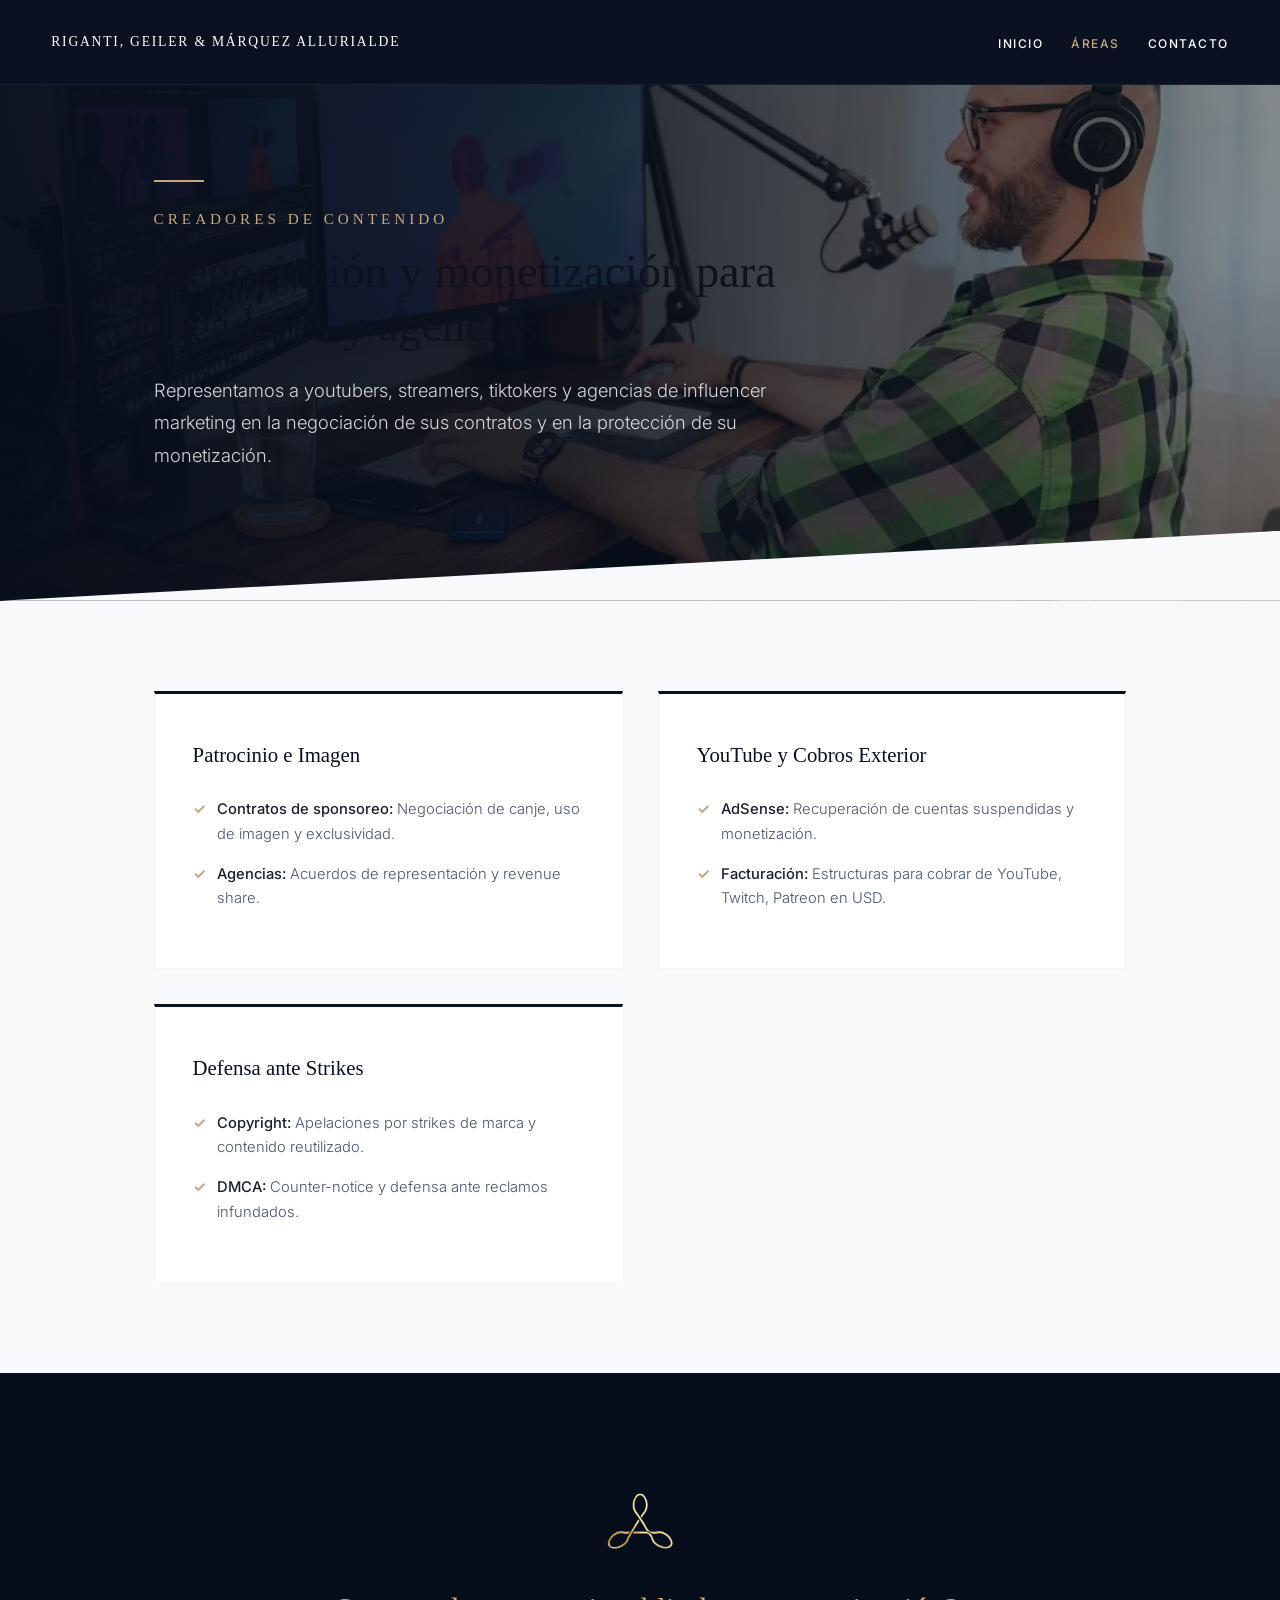
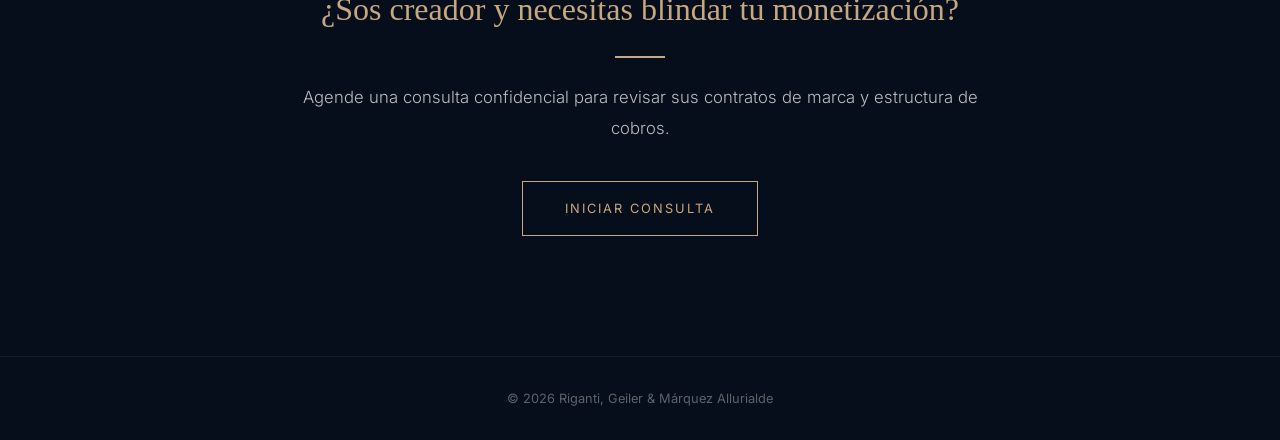
==== commit 6ed56054: "Update creadores.html" ====
--- a/creadores.html
+++ b/creadores.html
@@ -7,7 +7,7 @@
     <style>
         :root{--color-primario:#070e1b;--color-secundario:#c5a880;--fuente-titulos:'Times New Roman', serif;--fuente-cuerpo:'Inter', sans-serif;}
         body{margin:0; background:#f8f9fa; font-family:var(--fuente-cuerpo);}
-        .hero-interno-premium{position:relative; padding:180px 12% 130px 12%; background: linear-gradient(90deg, rgba(7,14,27,0.97) 0%, rgba(7,14,27,0.85) 45%, rgba(7,14,27,0.4) 100%), url('creadores-imagen.jpg'); background-size:cover; background-position:center; color:#fff; overflow:hidden;}
+        .hero-interno-premium{position:relative; padding:180px 12% 130px 12%; background: linear-gradient(90deg, rgba(7,14,27,0.97) 0%, rgba(7,14,27,0.85) 45%, rgba(7,14,27,0.4) 100%), url('streamer-foto.webp'); background-size:cover; background-position:center; color:#fff; overflow:hidden;}
         .hero-interno-premium::after{content:""; position:absolute; bottom:0; left:0; width:100%; height:70px; background:#f8f9fa; clip-path: polygon(0 100%, 100% 0, 100% 100%, 0 100%);}
         .linea-dorada{width:50px; height:2px; background:var(--color-secundario); margin-bottom:28px}
         .hero-interno-premium h1{font-family:var(--fuente-titulos); font-size:2.9rem; max-width:650px; margin:0; line-height:1.15; font-weight:500}
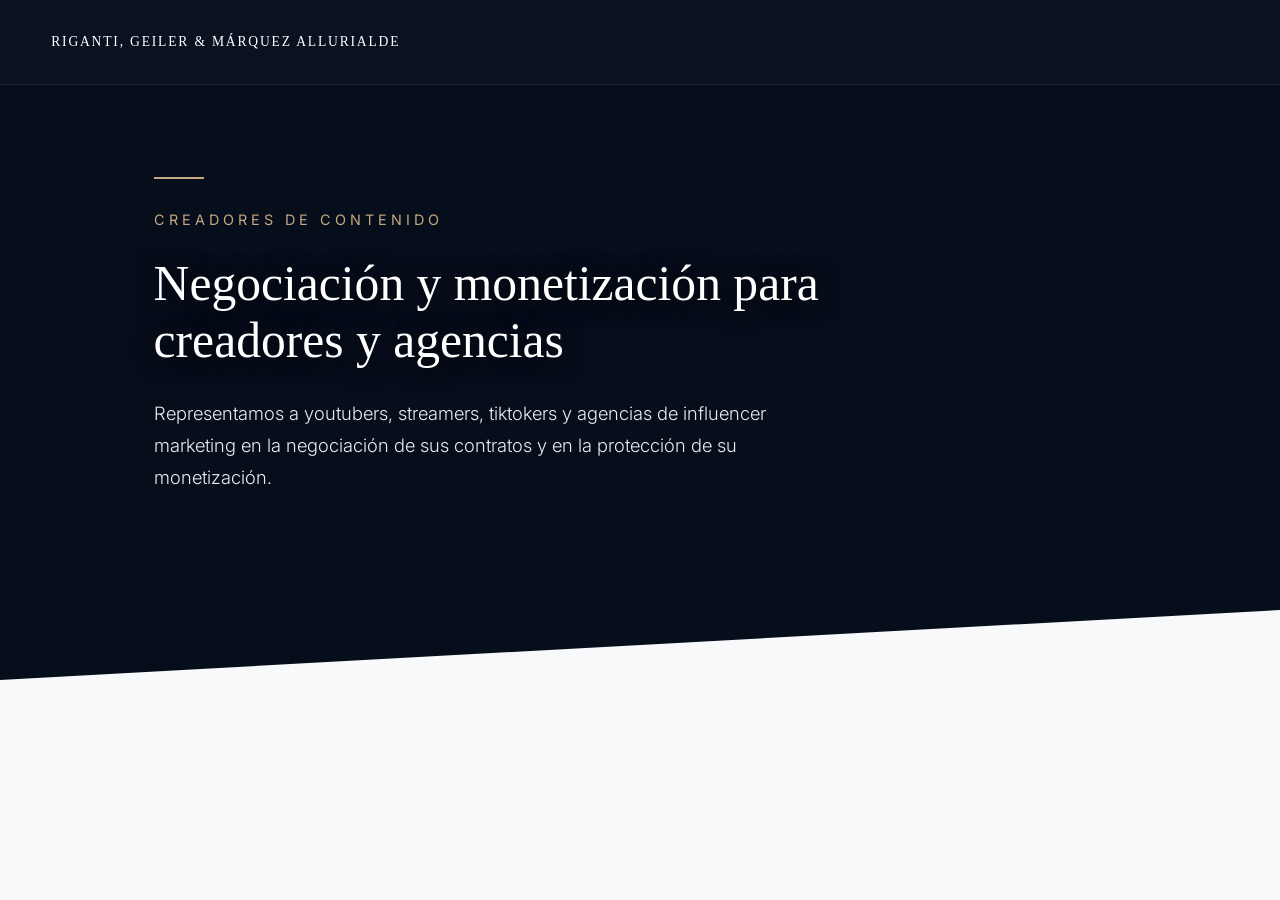
==== commit a02d2144: "Revamp 'Creadores' page layout and styles Updated the layout and styles for the 'Creadores' page, en" ====
--- a/creadores.html
+++ b/creadores.html
@@ -1,56 +1,48 @@
 <!DOCTYPE html>
 <html lang="es">
 <head>
-    <meta charset="UTF-8"><meta name="viewport" content="width=device-width, initial-scale=1.0">
-    <title>Creadores de Contenido | Riganti, Geiler & Márquez Allurialde</title>
-    <link rel="stylesheet" href="style.css">
-    <style>
-        :root{--color-primario:#070e1b;--color-secundario:#c5a880;--fuente-titulos:'Times New Roman', serif;--fuente-cuerpo:'Inter', sans-serif;}
-        body{margin:0; background:#f8f9fa; font-family:var(--fuente-cuerpo);}
-        .hero-interno-premium{position:relative; padding:180px 12% 130px 12%; background: linear-gradient(90deg, rgba(7,14,27,0.97) 0%, rgba(7,14,27,0.85) 45%, rgba(7,14,27,0.4) 100%), url('streamer-foto.webp'); background-size:cover; background-position:center; color:#fff; overflow:hidden;}
-        .hero-interno-premium::after{content:""; position:absolute; bottom:0; left:0; width:100%; height:70px; background:#f8f9fa; clip-path: polygon(0 100%, 100% 0, 100% 100%, 0 100%);}
-        .linea-dorada{width:50px; height:2px; background:var(--color-secundario); margin-bottom:28px}
-        .hero-interno-premium h1{font-family:var(--fuente-titulos); font-size:2.9rem; max-width:650px; margin:0; line-height:1.15; font-weight:500}
-        .hero-interno-premium h1 span{color:var(--color-secundario); display:block; font-size:0.95rem; letter-spacing:4px; margin-bottom:18px; text-transform:uppercase; font-weight:300}
-        .hero-interno-premium p{font-size:1.15rem; color:rgba(255,255,255,0.82); max-width:620px; line-height:1.75; font-weight:300; margin-top:22px}
-        .contenedor-subareas{padding:90px 12%; background:#f8f9fa; display:grid; grid-template-columns:repeat(auto-fit, minmax(320px, 1fr)); gap:35px}
-        .tarjeta-subarea{background:#ffffff; padding:42px 38px; border:1px solid rgba(0,0,0,0.03); border-top:3px solid #0a1120; transition:all 0.3s ease}
-        .tarjeta-subarea:hover{transform:translateY(-6px); box-shadow:0 20px 40px rgba(0,0,0,0.07)}
-        .tarjeta-subarea h3{font-family:var(--fuente-titulos); color:#0a1120; font-size:1.3rem; margin-bottom:24px; font-weight:500}
-        .tarjeta-subarea ul{list-style:none; padding:0; margin:0}
-        .tarjeta-subarea ul li{font-size:0.92rem; color:#4a5568; margin-bottom:16px; line-height:1.65; position:relative; padding-left:24px; font-weight:300}
-        .tarjeta-subarea ul li::before{content:"✓"; position:absolute; left:0; color:var(--color-secundario); font-weight:bold}
-        .tarjeta-subarea ul li strong{color:#1a202c; font-weight:500}
-        .cta-final{position:relative; padding:120px 12%; background:#070e1b; text-align:center; display:flex; justify-content:center; align-items:center}
-        @media (max-width:768px){.hero-interno-premium{padding:140px 6% 110px 6%}.hero-interno-premium h1{font-size:2.1rem}.contenedor-subareas{padding:60px 6%; grid-template-columns:1fr}}
-    </style>
+<meta charset="UTF-8"><meta name="viewport" content="width=device-width, initial-scale=1.0">
+<title>Creadores | Riganti, Geiler & Márquez Allurialde</title>
+<link rel="stylesheet" href="style.css">
+<style>
+body{margin:0; background:#f8f9fa; font-family:'Inter', sans-serif;}
+.hero-interno-premium{
+  position:relative; 
+  min-height:680px;
+  display:flex; align-items:center;
+  padding:120px 12% 130px 12%; 
+  background-color:#070e1b;
+  background-image: linear-gradient(90deg, rgba(7,14,27,1) 0%, rgba(7,14,27,0.98) 38%, rgba(7,14,27,0.7) 65%, rgba(7,14,27,0.15) 100%), url('./creadores-imagen.jpg');
+  background-size:cover; background-position:center right;
+  overflow:hidden;
+}
+.hero-interno-premium::after{
+  content:""; position:absolute; bottom:0; left:0; width:100%; height:70px; background:#f8f9fa;
+  clip-path: polygon(0 100%, 100% 0, 100% 100%, 0 100%); z-index:3;
+}
+.contenido-hero{position:relative; z-index:10; max-width:720px;}
+.linea-dorada{width:50px; height:2px; background:#c5a880; margin-bottom:28px;}
+</style>
 </head>
 <body>
 <header style="position:fixed; top:0; left:0; width:100%; height:85px; padding:0 4%; background:#0a1120; display:flex; justify-content:space-between; align-items:center; z-index:1000; border-bottom:1px solid rgba(255,255,255,0.06);">
-    <a href="index.html" style="text-decoration:none; color:#fff; font-family:'Times New Roman', serif; font-size:0.85rem; letter-spacing:1.8px;">RIGANTI, GEILER & MÁRQUEZ ALLURIALDE</a>
-    <nav><ul style="display:flex; list-style:none; gap:28px; margin:0; padding:0"><li><a href="index.html#inicio" style="color:#fff; text-decoration:none; font-size:0.75rem; letter-spacing:1.5px;">INICIO</a></li><li><a href="index.html#practicas" style="color:#c5a880; text-decoration:none; font-size:0.75rem; letter-spacing:1.5px">ÁREAS</a></li><li><a href="index.html#contacto" style="color:#fff; text-decoration:none; font-size:0.75rem; letter-spacing:1.5px">CONTACTO</a></li></ul></nav>
+<a href="index.html" style="text-decoration:none; color:#fff; font-family:'Times New Roman', serif; font-size:0.85rem; letter-spacing:1.8px;">RIGANTI, GEILER & MÁRQUEZ ALLURIALDE</a>
 </header>
 <main>
-    <section class="hero-interno-premium">
-        <div class="linea-dorada"></div>
-        <h1><span>Creadores de Contenido</span>Negociación y monetización para creadores y agencias</h1>
-        <p>Representamos a youtubers, streamers, tiktokers y agencias de influencer marketing en la negociación de sus contratos y en la protección de su monetización.</p>
-    </section>
-    <section class="contenedor-subareas">
-        <div class="tarjeta-subarea"><h3>Patrocinio e Imagen</h3><ul><li><strong>Contratos de sponsoreo:</strong> Negociación de canje, uso de imagen y exclusividad.</li><li><strong>Agencias:</strong> Acuerdos de representación y revenue share.</li></ul></div>
-        <div class="tarjeta-subarea"><h3>YouTube y Cobros Exterior</h3><ul><li><strong>AdSense:</strong> Recuperación de cuentas suspendidas y monetización.</li><li><strong>Facturación:</strong> Estructuras para cobrar de YouTube, Twitch, Patreon en USD.</li></ul></div>
-        <div class="tarjeta-subarea"><h3>Defensa ante Strikes</h3><ul><li><strong>Copyright:</strong> Apelaciones por strikes de marca y contenido reutilizado.</li><li><strong>DMCA:</strong> Counter-notice y defensa ante reclamos infundados.</li></ul></div>
-    </section>
-    <section class="cta-final">
-        <div style="max-width:720px; width:100%">
-            <img src="logo-final.webp" alt="Riganti, Geiler & Márquez Allurialde" style="height:56px; width:auto; margin:0 auto 32px auto; display:block;">
-            <h2 style="color:#c5a880; font-family:'Times New Roman', serif; font-weight:400; font-size:2rem; margin-bottom:18px;">¿Sos creador y necesitas blindar tu monetización?</h2>
-            <div style="width:50px; height:2px; background:#c5a880; margin:0 auto 24px auto"></div>
-            <p style="color:rgba(255,255,255,0.72); margin-bottom:38px; font-size:1.05rem; font-weight:300;">Agende una consulta confidencial para revisar sus contratos de marca y estructura de cobros.</p>
-            <a href="index.html#contacto" style="display:inline-block; padding:15px 42px; border:1px solid #c5a880; color:#c5a880; text-decoration:none; font-size:0.8rem; letter-spacing:2px;">INICIAR CONSULTA</a>
-        </div>
-    </section>
+<section class="hero-interno-premium">
+  <div class="contenido-hero">
+    <div class="linea-dorada"></div>
+    <div style="color:#c5a880 !important; font-size:0.9rem; letter-spacing:4px; text-transform:uppercase; margin-bottom:22px;">CREADORES DE CONTENIDO</div>
+    
+    <h1 style="font-family:'Times New Roman', serif; font-size:3.1rem; color:#ffffff !important; font-weight:500; line-height:1.15; margin:0; text-shadow:0 2px 25px rgba(0,0,0,0.9);">
+      Negociación y monetización para creadores y agencias
+    </h1>
+
+    <p style="font-size:1.15rem; color:rgba(255,255,255,0.92) !important; max-width:620px; line-height:1.75; font-weight:300; margin-top:28px;">
+      Representamos a youtubers, streamers, tiktokers y agencias de influencer marketing en la negociación de sus contratos y en la protección de su monetización.
+    </p>
+  </div>
+</section>
 </main>
-<footer style="background:#070e1b; padding:30px 12%; border-top:1px solid rgba(255,255,255,0.06); text-align:center; color:rgba(255,255,255,0.35); font-size:0.8rem;">© <script>document.write(new Date().getFullYear())</script> Riganti, Geiler & Márquez Allurialde</footer>
 </body>
 </html>
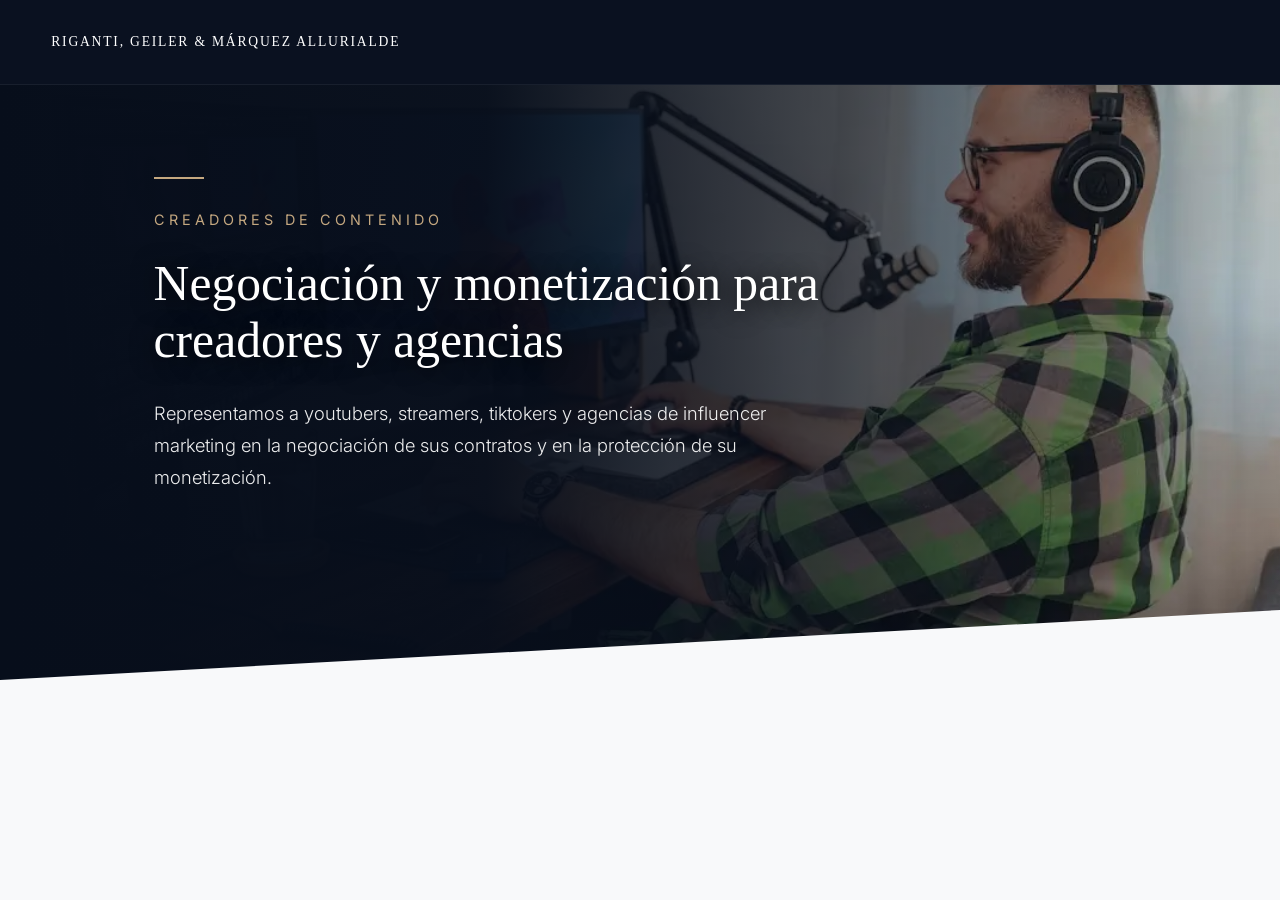
==== commit e5910535: "Fix background image URL in creadores.html" ====
--- a/creadores.html
+++ b/creadores.html
@@ -12,7 +12,7 @@
   display:flex; align-items:center;
   padding:120px 12% 130px 12%; 
   background-color:#070e1b;
-  background-image: linear-gradient(90deg, rgba(7,14,27,1) 0%, rgba(7,14,27,0.98) 38%, rgba(7,14,27,0.7) 65%, rgba(7,14,27,0.15) 100%), url('./creadores-imagen.jpg');
+  background-image: linear-gradient(90deg, rgba(7,14,27,1) 0%, rgba(7,14,27,0.98) 38%, rgba(7,14,27,0.7) 65%, rgba(7,14,27,0.15) 100%), url('streamer-foto.webp');
   background-size:cover; background-position:center right;
   overflow:hidden;
 }
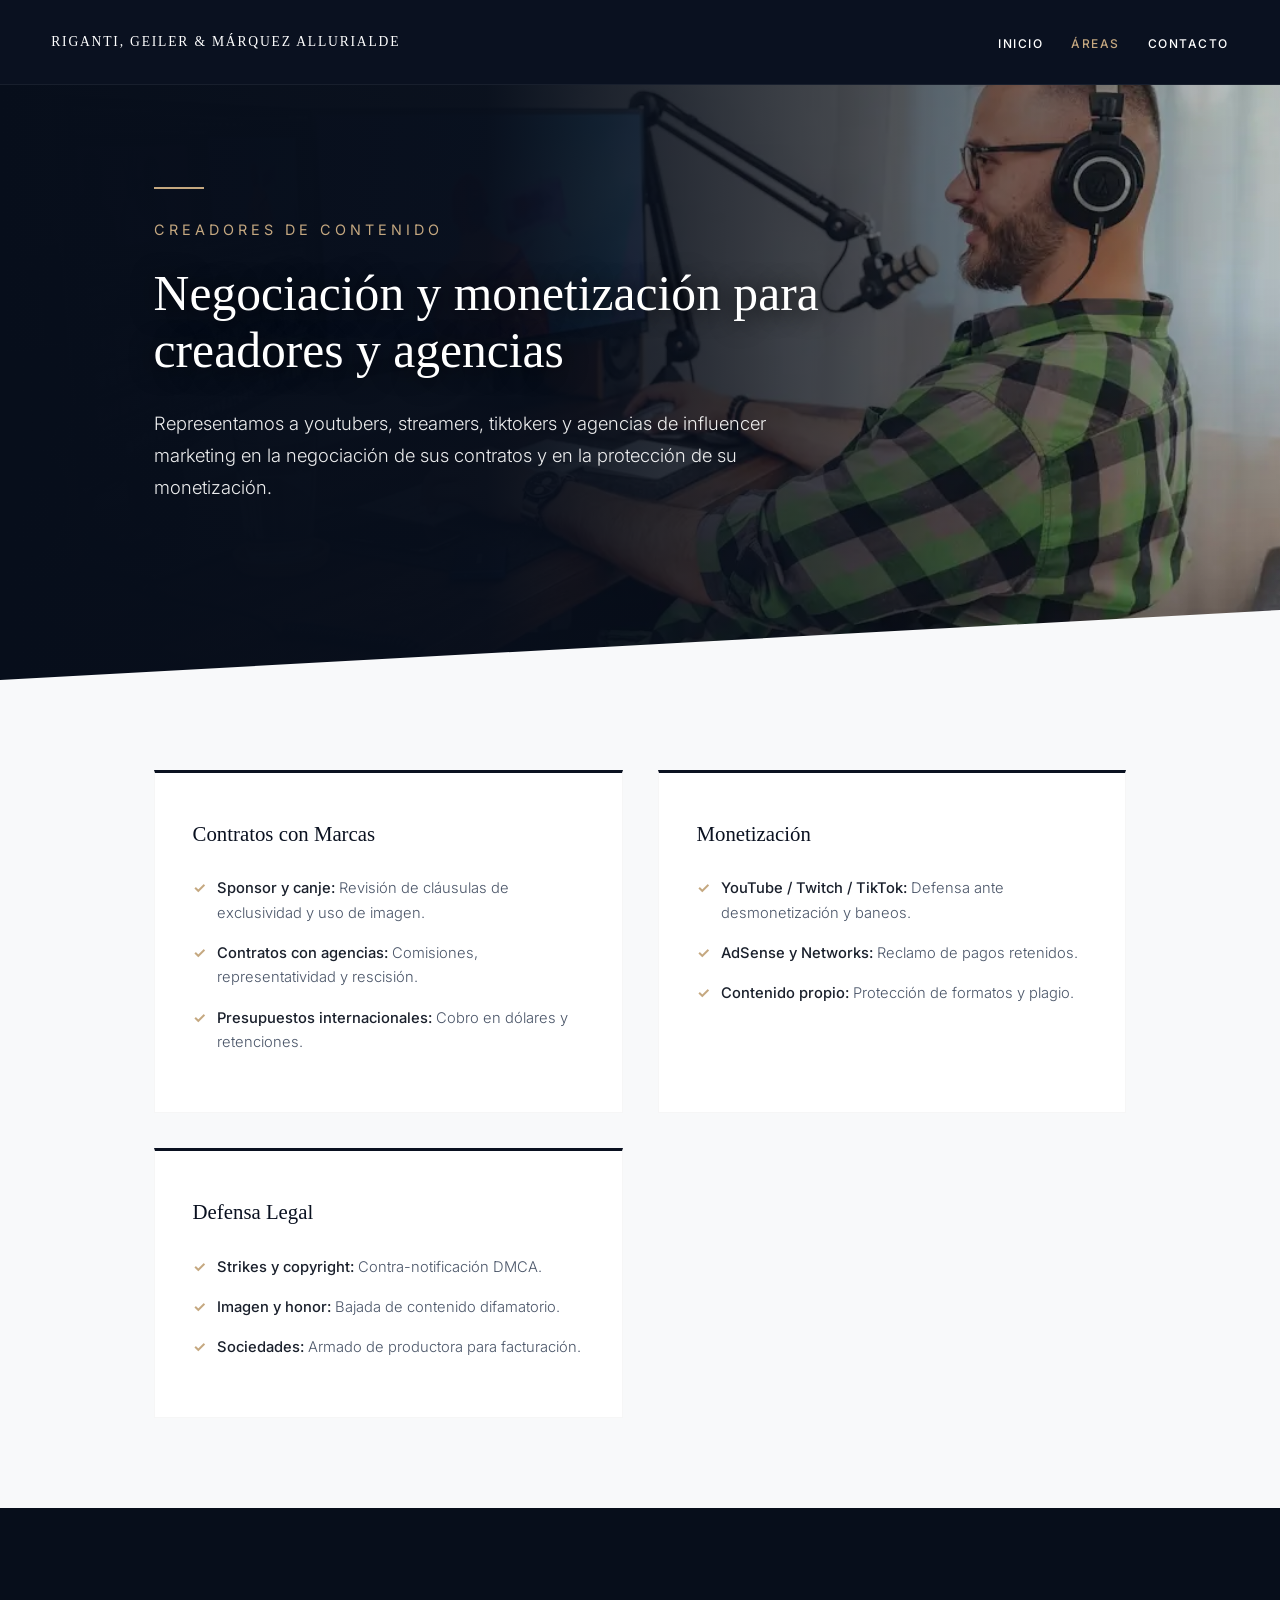
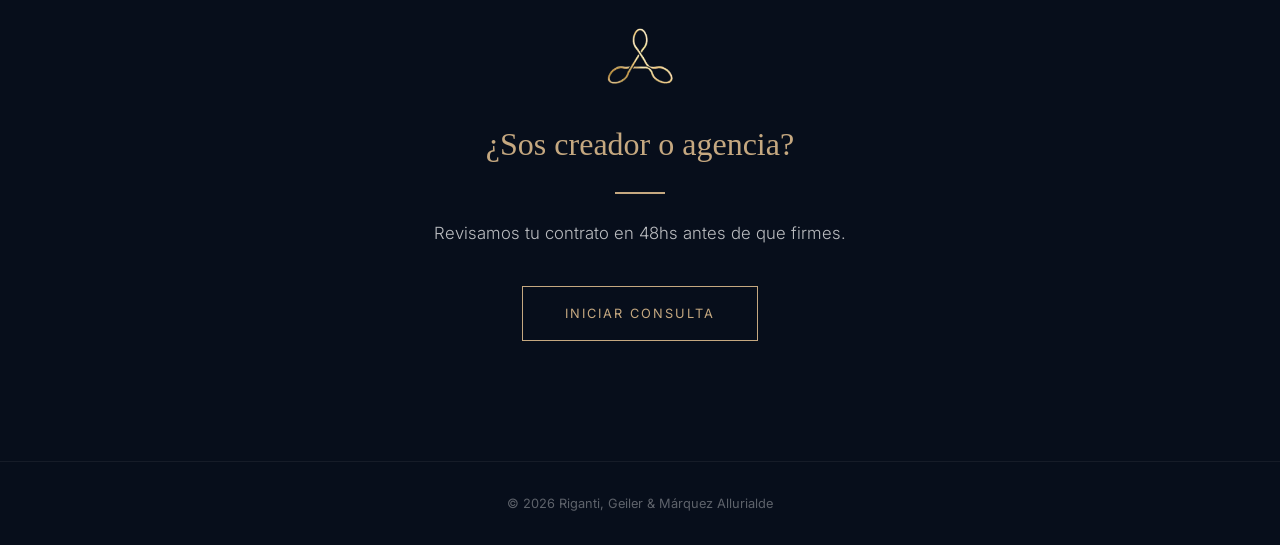
==== commit 73693c4a: "Update creadores.html" ====
--- a/creadores.html
+++ b/creadores.html
@@ -2,47 +2,80 @@
 <html lang="es">
 <head>
 <meta charset="UTF-8"><meta name="viewport" content="width=device-width, initial-scale=1.0">
-<title>Creadores | Riganti, Geiler & Márquez Allurialde</title>
+<title>Creadores de Contenido | Riganti, Geiler & Márquez Allurialde</title>
 <link rel="stylesheet" href="style.css">
 <style>
 body{margin:0; background:#f8f9fa; font-family:'Inter', sans-serif;}
 .hero-interno-premium{
-  position:relative; 
-  min-height:680px;
-  display:flex; align-items:center;
-  padding:120px 12% 130px 12%; 
+  position:relative; min-height:680px; display:flex; align-items:center;
+  padding:140px 12% 130px 12%; 
   background-color:#070e1b;
   background-image: linear-gradient(90deg, rgba(7,14,27,1) 0%, rgba(7,14,27,0.98) 38%, rgba(7,14,27,0.7) 65%, rgba(7,14,27,0.15) 100%), url('streamer-foto.webp');
-  background-size:cover; background-position:center right;
-  overflow:hidden;
+  background-size:cover; background-position:center right; overflow:hidden;
 }
-.hero-interno-premium::after{
-  content:""; position:absolute; bottom:0; left:0; width:100%; height:70px; background:#f8f9fa;
-  clip-path: polygon(0 100%, 100% 0, 100% 100%, 0 100%); z-index:3;
-}
+.hero-interno-premium::after{content:""; position:absolute; bottom:0; left:0; width:100%; height:70px; background:#f8f9fa; clip-path: polygon(0 100%, 100% 0, 100% 100%, 0 100%); z-index:3;}
 .contenido-hero{position:relative; z-index:10; max-width:720px;}
 .linea-dorada{width:50px; height:2px; background:#c5a880; margin-bottom:28px;}
+.contenedor-subareas{padding:90px 12%; background:#f8f9fa; display:grid; grid-template-columns:repeat(auto-fit, minmax(320px, 1fr)); gap:35px}
+.tarjeta-subarea{background:#fff; padding:42px 38px; border:1px solid rgba(0,0,0,0.03); border-top:3px solid #0a1120; transition:all 0.3s ease}
+.tarjeta-subarea:hover{transform:translateY(-6px); box-shadow:0 20px 40px rgba(0,0,0,0.07)}
+.tarjeta-subarea h3{font-family:'Times New Roman', serif; color:#0a1120; font-size:1.3rem; margin-bottom:24px; font-weight:500}
+.tarjeta-subarea ul{list-style:none; padding:0; margin:0}
+.tarjeta-subarea ul li{font-size:0.92rem; color:#4a5568; margin-bottom:16px; line-height:1.65; position:relative; padding-left:24px; font-weight:300}
+.tarjeta-subarea ul li::before{content:"✓"; position:absolute; left:0; color:#c5a880; font-weight:bold}
+.tarjeta-subarea ul li strong{color:#1a202c; font-weight:500}
+.cta-final{position:relative; padding:120px 12%; background:#070e1b; text-align:center; display:flex; justify-content:center; align-items:center}
+@media (max-width:768px){.hero-interno-premium{min-height:580px; padding:120px 6% 100px 6%}.contenedor-subareas{padding:60px 6%; grid-template-columns:1fr}}
 </style>
 </head>
 <body>
 <header style="position:fixed; top:0; left:0; width:100%; height:85px; padding:0 4%; background:#0a1120; display:flex; justify-content:space-between; align-items:center; z-index:1000; border-bottom:1px solid rgba(255,255,255,0.06);">
 <a href="index.html" style="text-decoration:none; color:#fff; font-family:'Times New Roman', serif; font-size:0.85rem; letter-spacing:1.8px;">RIGANTI, GEILER & MÁRQUEZ ALLURIALDE</a>
+<nav><ul style="display:flex; list-style:none; gap:28px; margin:0; padding:0"><li><a href="index.html#inicio" style="color:#fff; text-decoration:none; font-size:0.75rem;">INICIO</a></li><li><a href="index.html#practicas" style="color:#c5a880; text-decoration:none; font-size:0.75rem;">ÁREAS</a></li><li><a href="index.html#contacto" style="color:#fff; text-decoration:none; font-size:0.75rem;">CONTACTO</a></li></ul></nav>
 </header>
 <main>
 <section class="hero-interno-premium">
   <div class="contenido-hero">
     <div class="linea-dorada"></div>
-    <div style="color:#c5a880 !important; font-size:0.9rem; letter-spacing:4px; text-transform:uppercase; margin-bottom:22px;">CREADORES DE CONTENIDO</div>
-    
+    <div style="color:#c5a880 !important; font-size:0.9rem; letter-spacing:4px; text-transform:uppercase; margin-bottom:22px; font-weight:400;">CREADORES DE CONTENIDO</div>
     <h1 style="font-family:'Times New Roman', serif; font-size:3.1rem; color:#ffffff !important; font-weight:500; line-height:1.15; margin:0; text-shadow:0 2px 25px rgba(0,0,0,0.9);">
       Negociación y monetización para creadores y agencias
     </h1>
-
     <p style="font-size:1.15rem; color:rgba(255,255,255,0.92) !important; max-width:620px; line-height:1.75; font-weight:300; margin-top:28px;">
       Representamos a youtubers, streamers, tiktokers y agencias de influencer marketing en la negociación de sus contratos y en la protección de su monetización.
     </p>
   </div>
 </section>
+
+<section class="contenedor-subareas">
+  <div class="tarjeta-subarea">
+    <h3>Contratos con Marcas</h3>
+    <ul>
+      <li><strong>Sponsor y canje:</strong> Revisión de cláusulas de exclusividad y uso de imagen.</li>
+      <li><strong>Contratos con agencias:</strong> Comisiones, representatividad y rescisión.</li>
+      <li><strong>Presupuestos internacionales:</strong> Cobro en dólares y retenciones.</li>
+    </ul>
+  </div>
+  <div class="tarjeta-subarea">
+    <h3>Monetización</h3>
+    <ul>
+      <li><strong>YouTube / Twitch / TikTok:</strong> Defensa ante desmonetización y baneos.</li>
+      <li><strong>AdSense y Networks:</strong> Reclamo de pagos retenidos.</li>
+      <li><strong>Contenido propio:</strong> Protección de formatos y plagio.</li>
+    </ul>
+  </div>
+  <div class="tarjeta-subarea">
+    <h3>Defensa Legal</h3>
+    <ul>
+      <li><strong>Strikes y copyright:</strong> Contra-notificación DMCA.</li>
+      <li><strong>Imagen y honor:</strong> Bajada de contenido difamatorio.</li>
+      <li><strong>Sociedades:</strong> Armado de productora para facturación.</li>
+    </ul>
+  </div>
+</section>
+
+<section class="cta-final"><div style="max-width:720px; width:100%"><img src="logo-final.webp" alt="logo" style="height:56px; width:auto; margin:0 auto 32px auto; display:block;"><h2 style="color:#c5a880; font-family:'Times New Roman', serif; font-weight:400; font-size:2rem; margin-bottom:18px;">¿Sos creador o agencia?</h2><div style="width:50px; height:2px; background:#c5a880; margin:0 auto 24px auto"></div><p style="color:rgba(255,255,255,0.72); margin-bottom:38px; font-size:1.05rem; font-weight:300;">Revisamos tu contrato en 48hs antes de que firmes.</p><a href="index.html#contacto" style="display:inline-block; padding:15px 42px; border:1px solid #c5a880; color:#c5a880; text-decoration:none; font-size:0.8rem; letter-spacing:2px;">INICIAR CONSULTA</a></div></section>
 </main>
+<footer style="background:#070e1b; padding:30px 12%; border-top:1px solid rgba(255,255,255,0.06); text-align:center; color:rgba(255,255,255,0.35); font-size:0.8rem;">© <script>document.write(new Date().getFullYear())</script> Riganti, Geiler & Márquez Allurialde</footer>
 </body>
 </html>
